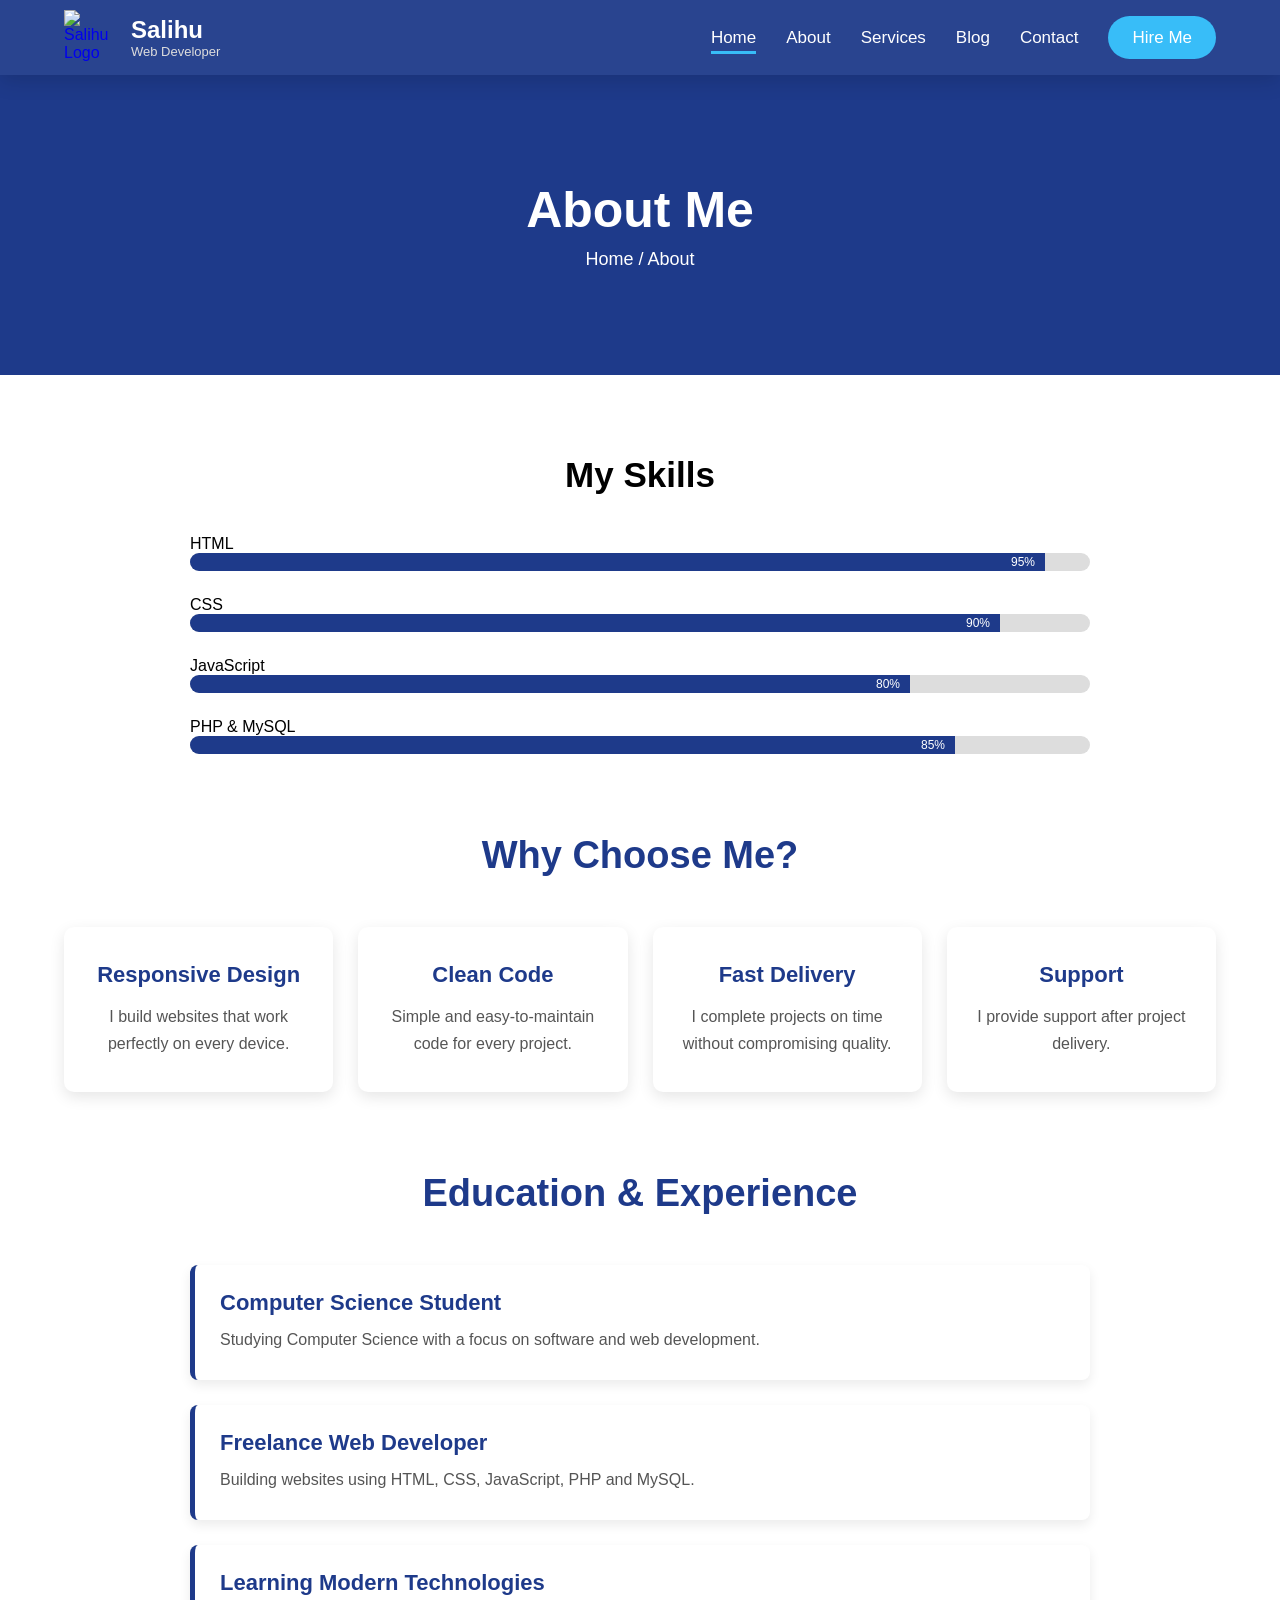
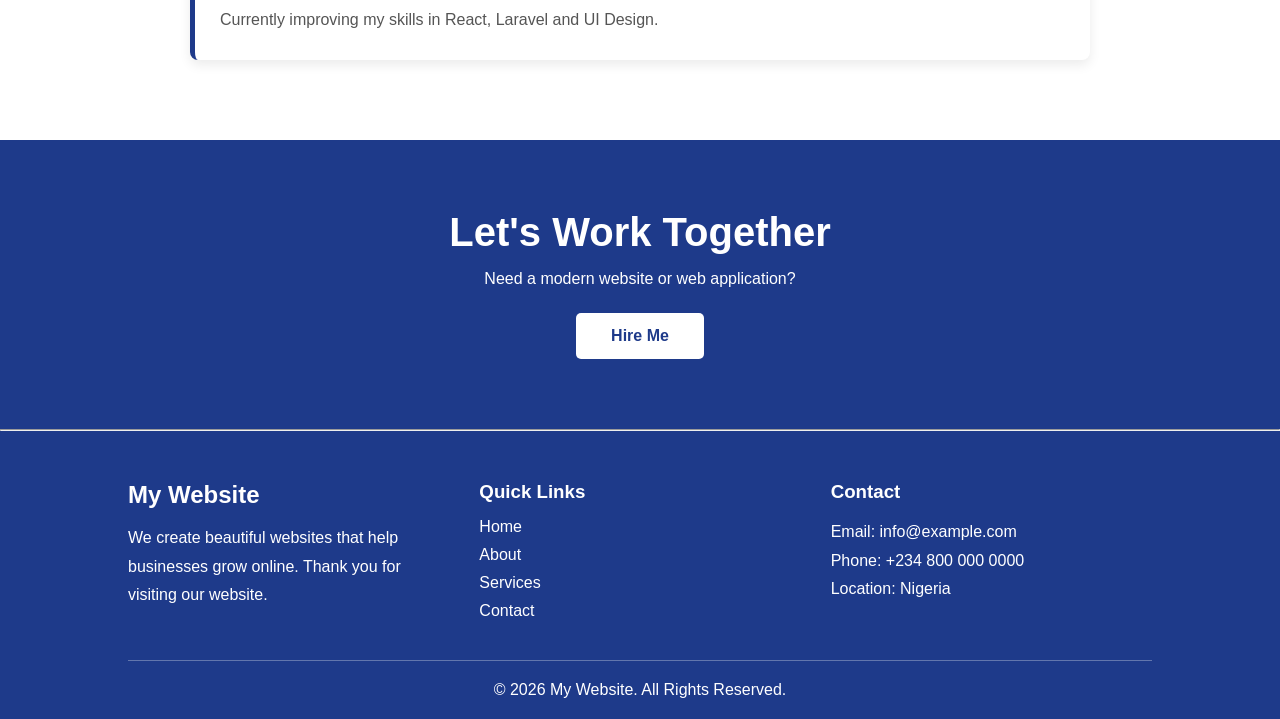
==== about.html @ 77ba4b6a "Add files via upload" ====
<!DOCTYPE html>
<html lang="en">
<head>
<meta charset="UTF-8">
<meta name="viewport" content="width=device-width, initial-scale=1.0">
<title>About Me</title>
<link rel="stylesheet" href="about.css">
</head>
<body>
<header>
    <nav class="navbar">

        <!-- Logo -->
      <a href="index.html" class="logo">
    <img src="image/logo.png" alt="Salihu Logo">

    <div class="logo-text">
        <span>Salihu</span>
        <small>Web Developer</small>
    </div>
</a>

        <!-- Menu -->
        <ul class="nav-links" id="nav-links">
            <li><a class="active" href="index.html">Home</a></li>
            <li><a href="about.html">About</a></li>
            <li><a href="services.html">Services</a></li>
            <li><a href="blog.html">Blog</a></li>
            <li><a href="contact.html">Contact</a></li>

            <li>
                <a href="contact.html" class="hire-btn">
                    Hire Me
                </a>
            </li>
        </ul>

        <!-- Mobile Menu -->
        <div class="menu-toggle" id="menu-toggle">
            ☰
        </div>

    </nav>
</header>

<section class="page-banner">

    <div class="banner-content">

        <h1>About Me</h1>

        <p>
            Home / About
        </p>

    </div>

</section>





<section class="skills">

<h2>My Skills</h2>

<div class="skill">

<p>HTML</p>

<div class="progress">
<div class="progress-bar html">95%</div>
</div>

</div>

<div class="skill">

<p>CSS</p>

<div class="progress">
<div class="progress-bar css">90%</div>
</div>

</div>

<div class="skill">

<p>JavaScript</p>

<div class="progress">
<div class="progress-bar js">80%</div>
</div>

</div>

<div class="skill">

<p>PHP & MySQL</p>

<div class="progress">
<div class="progress-bar php">85%</div>
</div>

</div>

</section>









<section class="choose">

<h2>Why Choose Me?</h2>

<div class="choose-container">

<div class="choose-box">

<h3>Responsive Design</h3>

<p>I build websites that work perfectly on every device.</p>

</div>

<div class="choose-box">

<h3>Clean Code</h3>

<p>Simple and easy-to-maintain code for every project.</p>

</div>

<div class="choose-box">

<h3>Fast Delivery</h3>

<p>I complete projects on time without compromising quality.</p>

</div>

<div class="choose-box">

<h3>Support</h3>

<p>I provide support after project delivery.</p>

</div>

</div>

</section>








<section class="timeline">

<h2>Education & Experience</h2>

<div class="timeline-box">

<h3>Computer Science Student</h3>

<p>Studying Computer Science with a focus on software and web development.</p>

</div>

<div class="timeline-box">

<h3>Freelance Web Developer</h3>

<p>Building websites using HTML, CSS, JavaScript, PHP and MySQL.</p>

</div>

<div class="timeline-box">

<h3>Learning Modern Technologies</h3>

<p>Currently improving my skills in React, Laravel and UI Design.</p>

</div>

</section>









<section class="cta">

<h2>Let's Work Together</h2>

<p>

Need a modern website or web application?

</p>

<a href="contact.html">Hire Me</a>

</section>




<hr>




<footer class="footer">
    <div class="footer-container">

        <div class="footer-box">
            <h2>My Website</h2>
            <p>
                We create beautiful websites that help businesses
                grow online. Thank you for visiting our website.
            </p>
        </div>

        <div class="footer-box">
            <h3>Quick Links</h3>
            <ul>
                <li><a href="index.html">Home</a></li>
                <li><a href="bout.html">About</a></li>
                <li><a href="services.html">Services</a></li>
                <li><a href="contact.html">Contact</a></li>
            </ul>
        </div>

        <div class="footer-box">
            <h3>Contact</h3>
            <p>Email: info@example.com</p>
            <p>Phone: +234 800 000 0000</p>
            <p>Location: Nigeria</p>
        </div>

    </div>

    <div class="footer-bottom">
        <p>&copy; 2026 My Website. All Rights Reserved.</p>
    </div>
</footer>

<script>





const menuToggle = document.getElementById("menu-toggle");
const navLinks = document.getElementById("nav-links");

menuToggle.onclick = function () {

    navLinks.classList.toggle("active");

    if(navLinks.classList.contains("active")){
        menuToggle.innerHTML="✕";
    }else{
        menuToggle.innerHTML="☰";
    }

}
</script>
</body>
</html>
---- about.css ----
*{
    margin:0;
    padding:0;
    box-sizing:border-box;
}

body{
    font-family:Arial, Helvetica, sans-serif;
}

/*==========================
HEADER
===========================*/

header{
    width:100%;
    position:fixed;
    top:0;
    left:0;
    z-index:999;
    background:rgba(30,58,138,.95);
    backdrop-filter:blur(10px);
    box-shadow:0 5px 20px rgba(0,0,0,.15);
}

.navbar{
    width:90%;
    max-width:1200px;
    margin:auto;
    height:75px;

    display:flex;
    justify-content:space-between;
    align-items:center;
}

/* Logo */

.logo{
    display:flex;
    align-items:center;
    gap:12px;
    text-decoration:none;
}

.logo img{
    width:55px;
    height:55px;
    object-fit:contain;
}

.logo-text{
    display:flex;
    flex-direction:column;
}

.logo-text span{
    color:#fff;
    font-size:24px;
    font-weight:bold;
}

.logo-text small{
    color:#ddd;
    font-size:13px;
}

/* Navigation */

.nav-links{
    display:flex;
    list-style:none;
    align-items:center;
    gap:30px;
}

.nav-links li{
    position:relative;
}

.nav-links a{
    color:white;
    text-decoration:none;
    font-size:17px;
    transition:.3s;
    padding:8px 0;
}

/* Underline Animation */

.nav-links li a::after{
    content:"";
    position:absolute;
    left:0;
    bottom:-6px;
    width:0;
    height:3px;
    background:#38bdf8;
    transition:.4s;
}

.nav-links li a:hover::after,
.nav-links li a.active::after{
    width:100%;
}

.nav-links a:hover{
    color:#38bdf8;
}

/* Hire Button */

.hire-btn{
    background:#38bdf8;
    color:white !important;
    padding:12px 24px !important;
    border-radius:30px;
    transition:.4s;
}

.hire-btn::after{
    display:none;
}

.hire-btn:hover{
    background:white;
    color:#1e3a8a !important;
}

/* Mobile */

.menu-toggle{
    display:none;
    color:white;
    font-size:32px;
    cursor:pointer;
}

/*==========================
RESPONSIVE
===========================*/

@media(max-width:900px){

.nav-links{

    position:absolute;
    top:75px;
    right:-100%;
    width:260px;
    background:#1e3a8a;

    flex-direction:column;
    gap:25px;
    padding:35px 20px;

    transition:.4s;
    border-radius:0 0 0 15px;
}

.nav-links.active{
    right:0;
}

.menu-toggle{
    display:block;
}

}
/* Hamburger Icon */
.menu-toggle{
    display:none;
    color:white;
    font-size:30px;
    cursor:pointer;
}
/*============================
HERO SECTION
=============================*/


.page-banner{

    margin-top:75px;

    height:300px;

    background:#1e3a8a;

    display:flex;
    justify-content:center;
    align-items:center;

    text-align:center;

    color:#fff;

}

.banner-content h1{

    font-size:50px;
    margin-bottom:10px;

}

.banner-content p{

    font-size:18px;

}









.skills{

width:90%;
max-width:900px;

margin:80px auto;

}

.skills h2{

text-align:center;

margin-bottom:40px;

font-size:35px;

}

.skill{

margin-bottom:25px;

}

.progress{

height:18px;

background:#ddd;

border-radius:20px;

overflow:hidden;

}

.progress-bar{

height:100%;

background:#1e3a8a;

color:white;

text-align:right;

padding-right:10px;

line-height:18px;

font-size:12px;

}

.html{width:95%;}
.css{width:90%;}
.js{width:80%;}
.php{width:85%;}





/*=========================
WHY CHOOSE ME
==========================*/

.choose{
    width:90%;
    max-width:1200px;
    margin:80px auto;
    text-align:center;
}

.choose h2{
    font-size:38px;
    color:#1e3a8a;
    margin-bottom:15px;
}

.choose-container{
    display:grid;
    grid-template-columns:repeat(auto-fit, minmax(250px,1fr));
    gap:25px;
    margin-top:50px;
}

.choose-box{
    background:#fff;
    padding:35px 25px;
    border-radius:10px;
    box-shadow:0 5px 15px rgba(0,0,0,.1);
    transition:.3s;
}

.choose-box:hover{
    transform:translateY(-8px);
}

.choose-box h3{
    color:#1e3a8a;
    margin-bottom:15px;
    font-size:22px;
}

.choose-box p{
    color:#555;
    line-height:1.7;
}




/*=========================
TIMELINE
==========================*/

.timeline{
    width:90%;
    max-width:900px;
    margin:80px auto;
}

.timeline h2{
    text-align:center;
    font-size:38px;
    color:#1e3a8a;
    margin-bottom:50px;
}

.timeline-box{
    background:#fff;
    border-left:5px solid #1e3a8a;
    padding:25px;
    margin-bottom:25px;
    border-radius:8px;
    box-shadow:0 5px 12px rgba(0,0,0,.08);
    transition:.3s;
}

.timeline-box:hover{
    transform:translateX(10px);
}

.timeline-box h3{
    color:#1e3a8a;
    margin-bottom:10px;
    font-size:22px;
}

.timeline-box p{
    color:#555;
    line-height:1.8;
}








.cta{

background:#1e3a8a;

padding:70px 20px;

text-align:center;

color:white;

}

.cta h2{

font-size:40px;

margin-bottom:15px;

}

.cta p{

margin-bottom:25px;

}

.cta a{

display:inline-block;

background:white;

color:#1e3a8a;

padding:14px 35px;

text-decoration:none;

border-radius:5px;

font-weight:bold;

}











@media(max-width:768px){

    header{
        padding:15px 20px;
    }

    .menu-toggle{
        display:block;
    }

    .nav-links{
        display:none;
        flex-direction:column;
        position:absolute;
        top:70px;
        left:0;
        width:100%;
        background:#1e3a8a;
        padding:20px 0;
        gap:15px;
        text-align:center;
    }

    .nav-links.active{
        display:flex;
    }

    .hero{
        flex-direction:column;
        text-align:center;




    }

    .hero-text h1{
        font-size:32px;
    }

    .hero-text p{
        font-size:16px;
    }
}



@keyframes slider {

    /* Image 1 */
    0% {
        background-image: url("./image/bg1.jfif");
        background-position: left center;
    }

    30% {
        background-image: url("./image/bg1.jfif");
        background-position: right center;
    }

    /* Image 2 */
    33% {
        background-image: url("./image/bg2.jpeg");
        background-position: left center;
    }

    63% {
        background-image: url("./image/bg2.jpeg");
        background-position: right center;
    }

    /* Image 3 */
    66% {
        background-image: url("./image/bg3.jfif");
        background-position: left center;
    }

    96% {
        background-image: url("./image/bg3.jfif");
        background-position: right center;
    }

    100% {
        background-image: url("./image/bg1.jfif");
        background-position: left center;
    }
}





/* FOOTER */
.footer{
    background:#1e3a8a;
    color:white;
    padding:50px 10% 20px;
}

.footer-container{
    display:flex;
    justify-content:space-between;
    flex-wrap:wrap;
    gap:30px;
}

.footer-box{
    flex:1;
    min-width:220px;
}

.footer-box h2,
.footer-box h3{
    margin-bottom:15px;
}

.footer-box p{
    line-height:1.8;
}

.footer-box ul{
    list-style:none;
}

.footer-box ul li{
    margin-bottom:10px;
}

.footer-box ul li a{
    color:white;
    text-decoration:none;
    transition:0.3s;
}

.footer-box ul li a:hover{
    color:#93c5fd;
}

.footer-bottom{
    text-align:center;
    margin-top:30px;
    border-top:1px solid rgba(255,255,255,0.3);
    padding-top:20px;
}

/* Responsive */
@media(max-width:768px){

    .footer-container{
        flex-direction:column;
        text-align:center;
    }

}
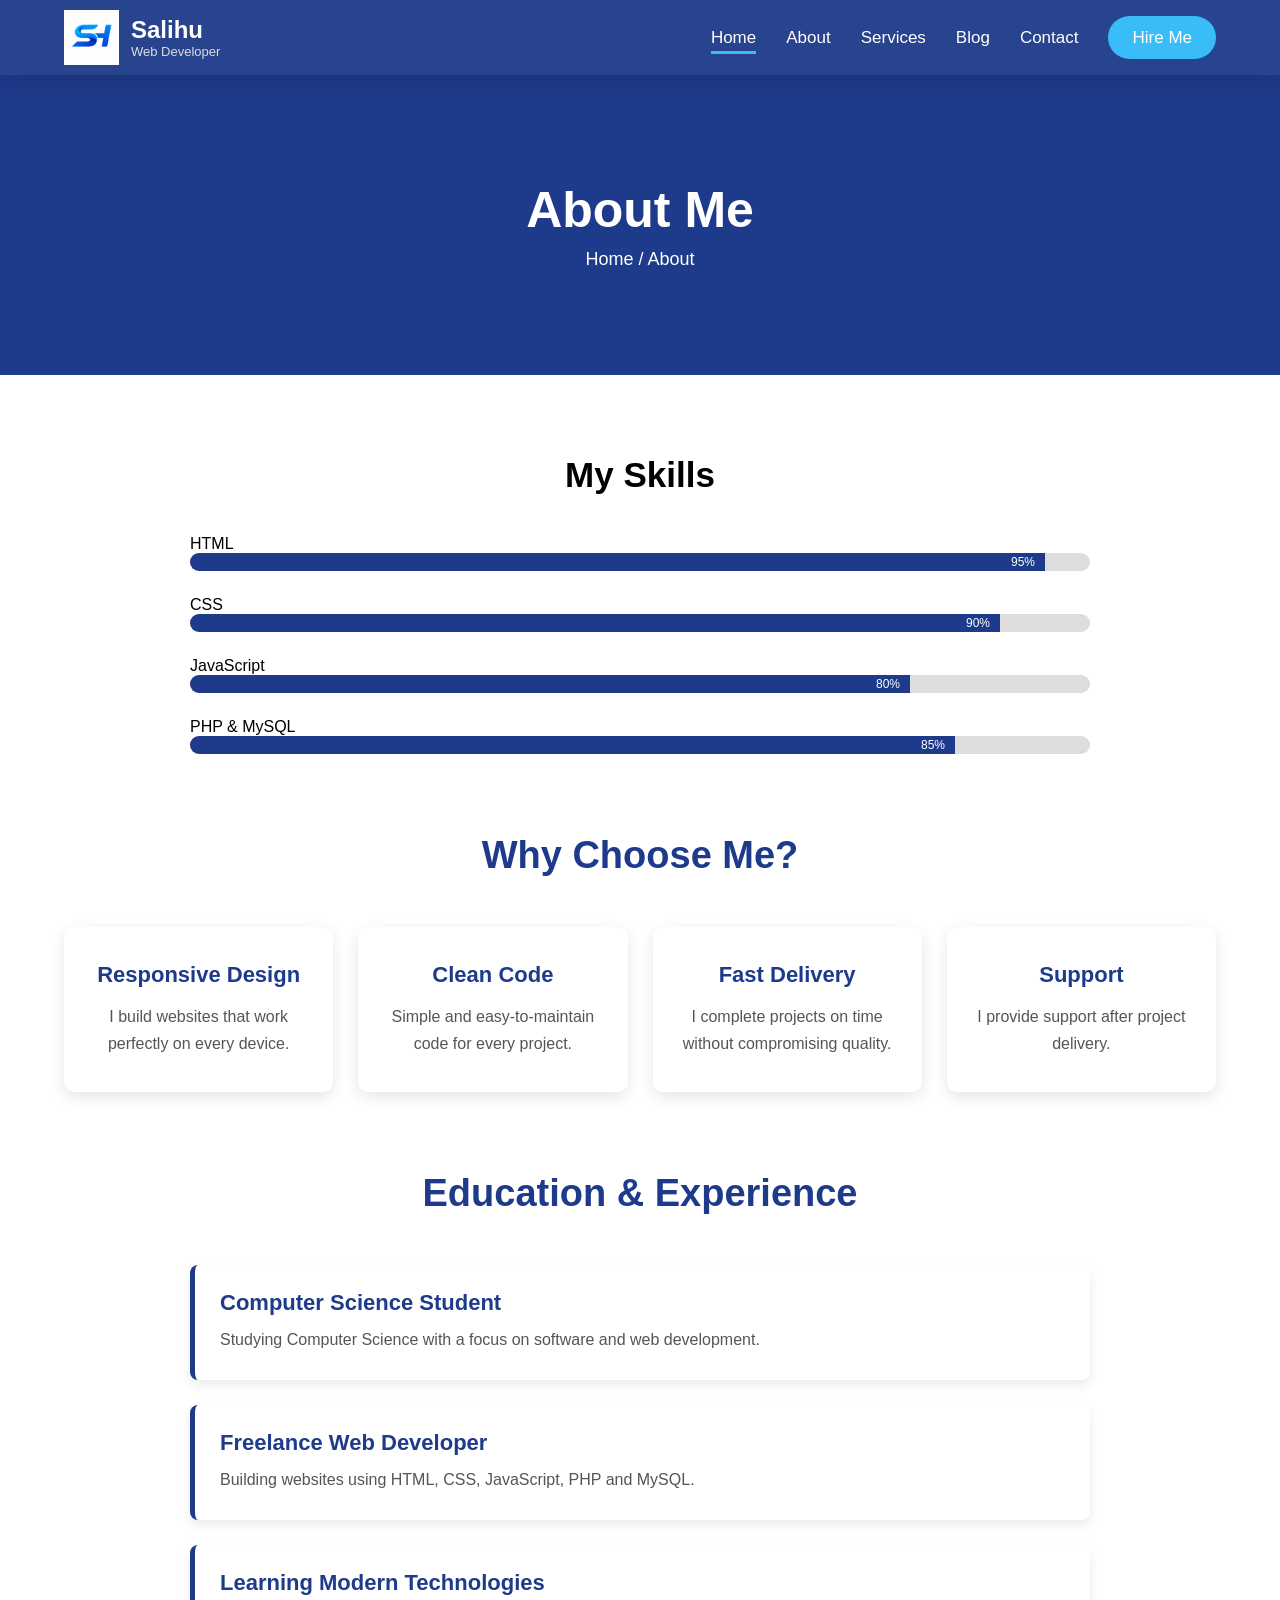
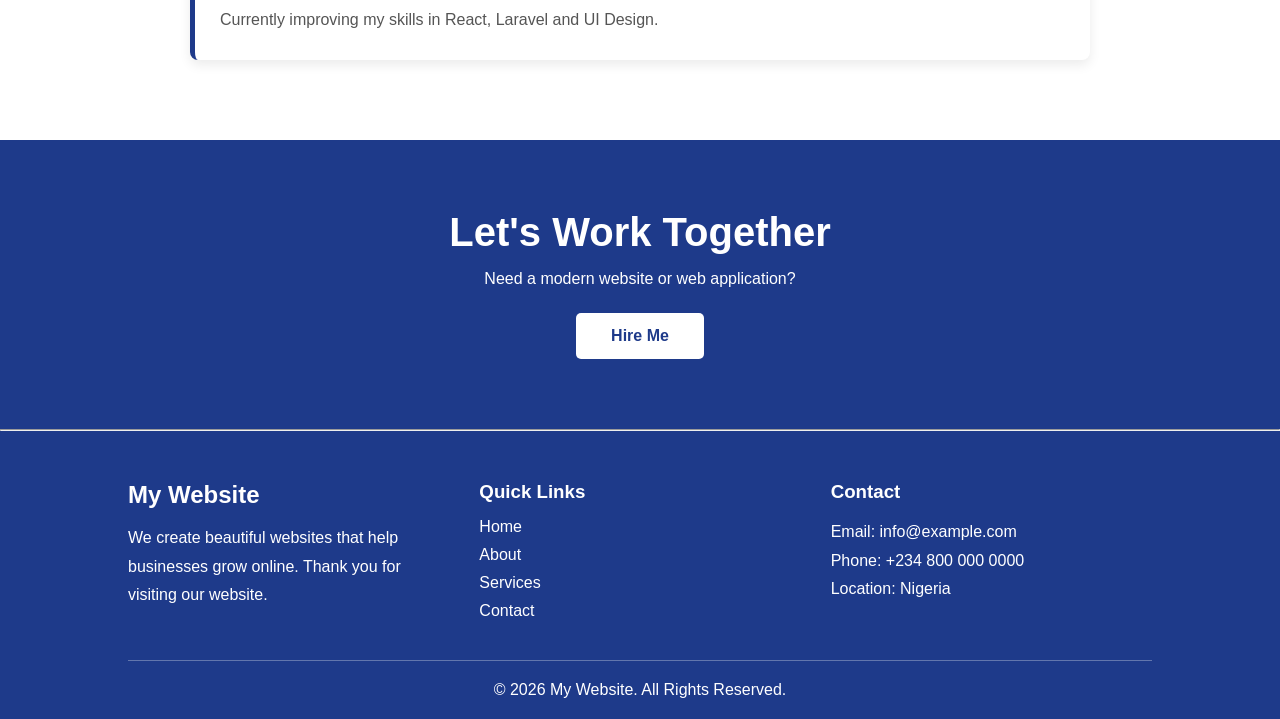
==== commit 85710c0c: "Fix HTML structure and update logo path" ====
--- a/about.html
+++ b/about.html
@@ -12,7 +12,7 @@
 
         <!-- Logo -->
       <a href="index.html" class="logo">
-    <img src="image/logo.png" alt="Salihu Logo">
+    <img src="./logo.png" alt="Salihu Logo">
 
     <div class="logo-text">
         <span>Salihu</span>
@@ -281,4 +281,4 @@
 }
 </script>
 </body>
-</html>                           +</html>                           
